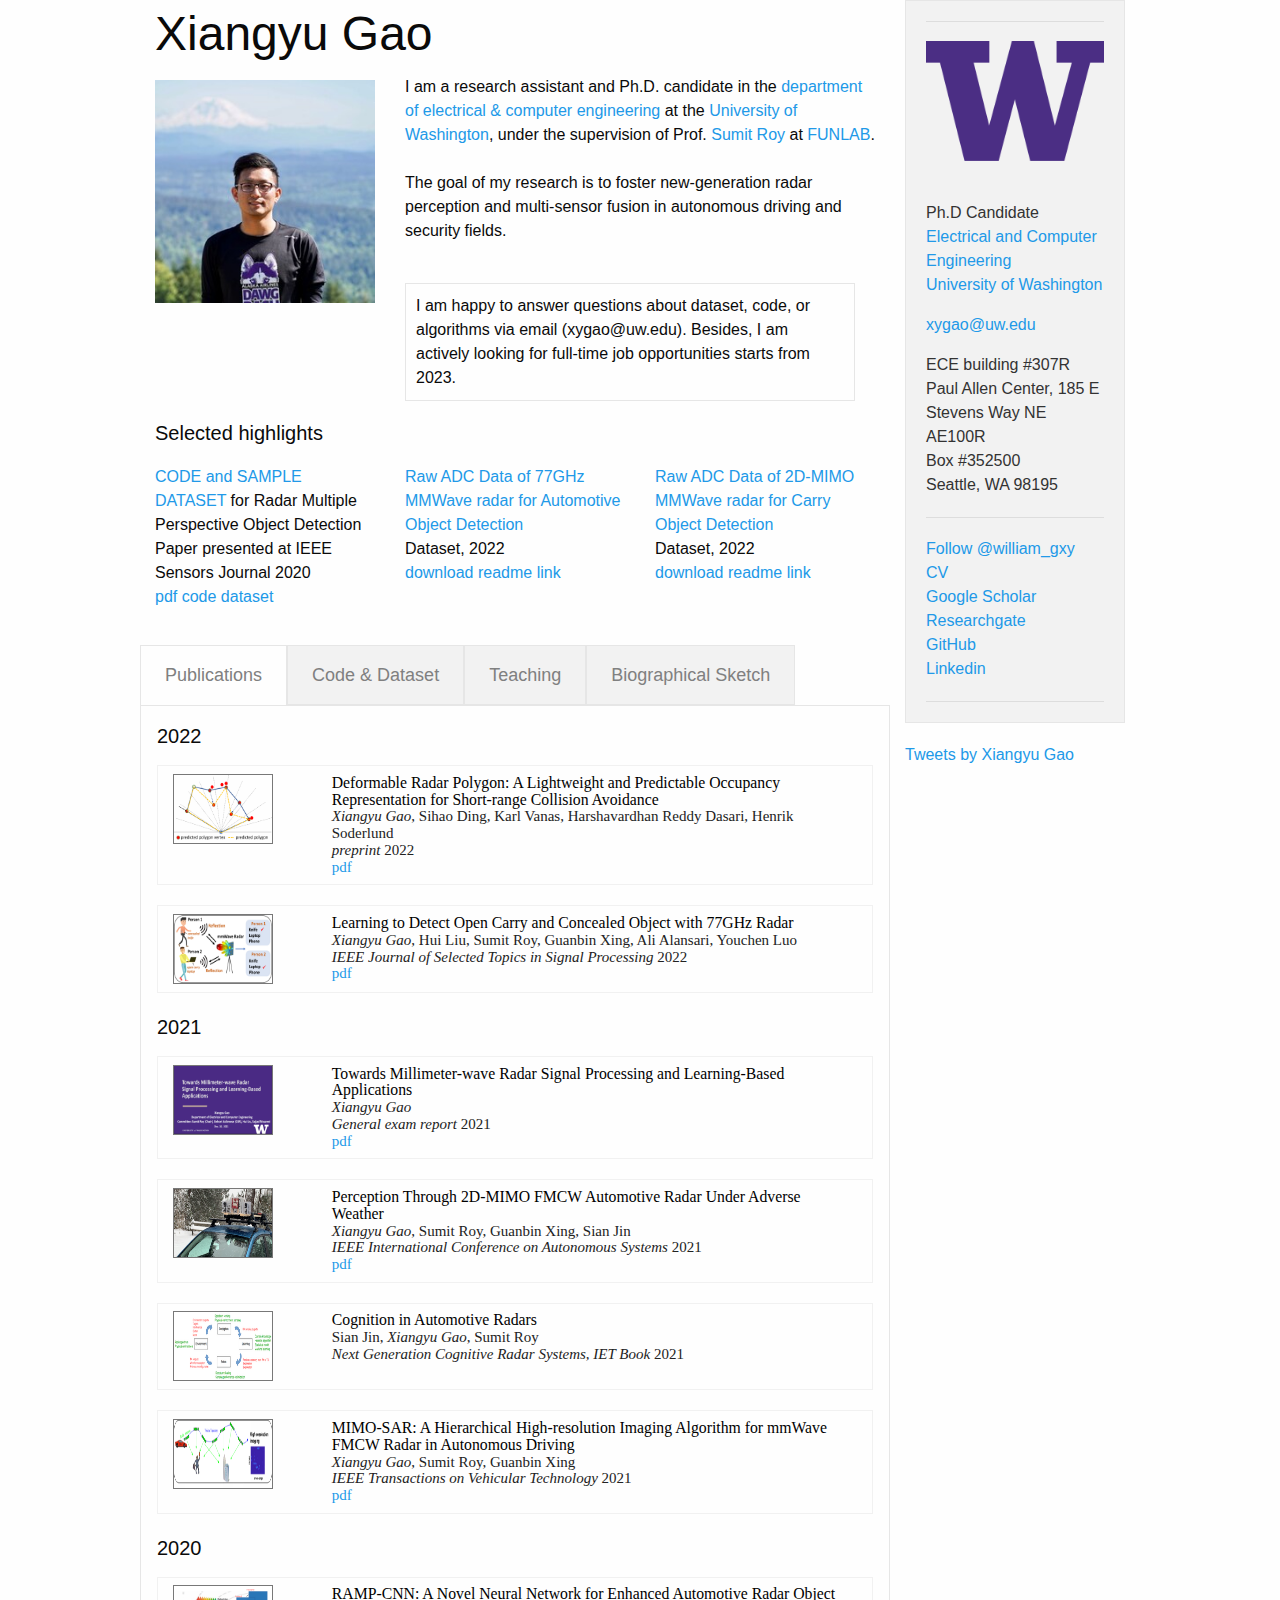
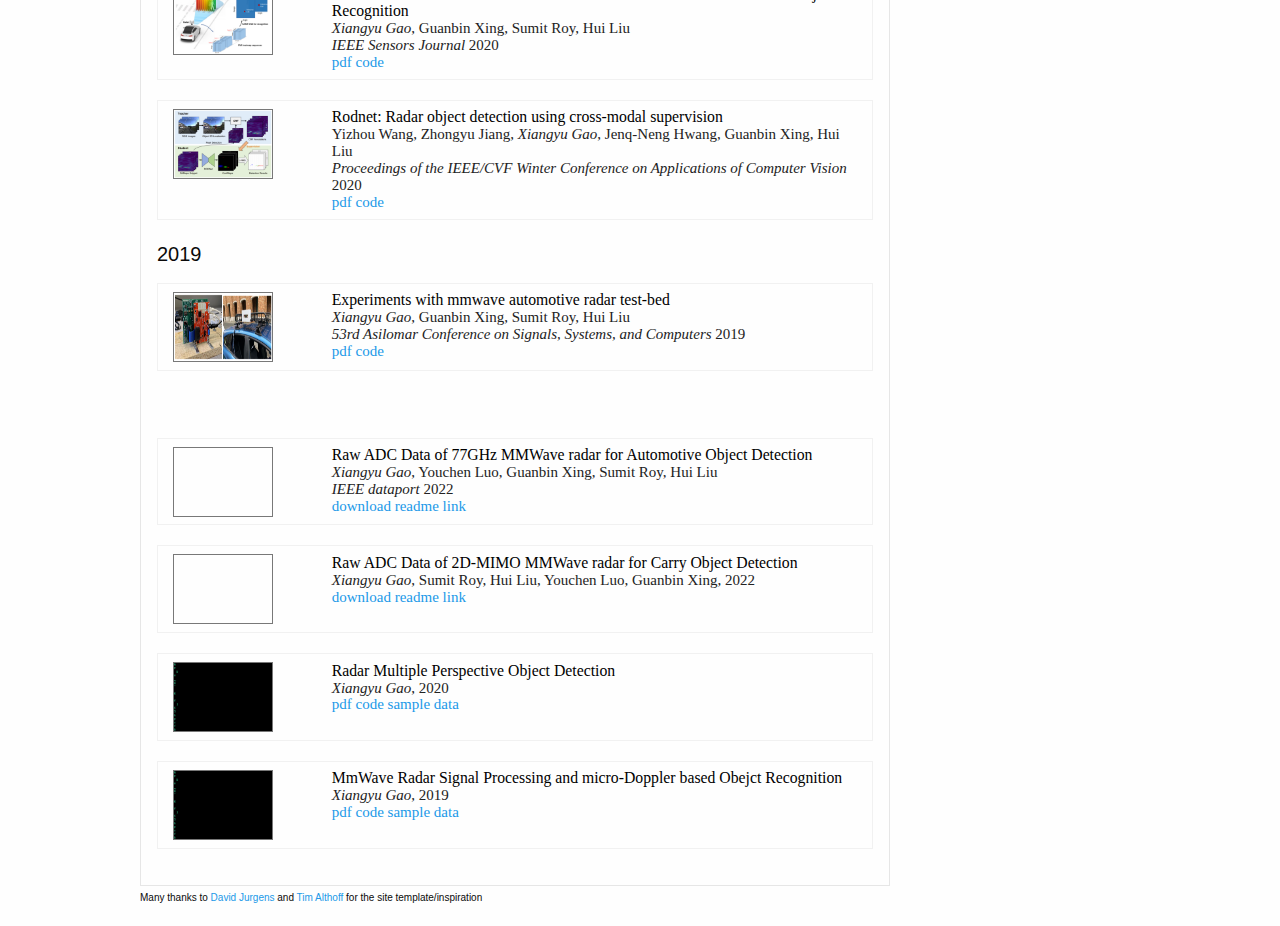
==== index.html @ 8e6bccf8 "Update index.html" ====
<!DOCTYPE html PUBLIC "-//W3C//DTD HTML 4.01 Transitional//EN" "http://www.w3.org/TR/html4/loose.dtd">

<!-- TODOS
- optimization for mobile / ipad. e.g. centered thing bottom / footer, text at top, panels, name bigger
-->

<html><head><meta http-equiv="Content-Type" content="text/html; charset=UTF-8">
    <meta http-equiv="x-ua-compatible" content="ie=edge">
    <meta name="viewport" content="width=device-width, initial-scale=1.0">
    <meta name="keywords" content="xiangyu gao, gao, xiangyu uw, gao uw, xiangyu ece, washington, gao uw, www, webconf, machine learning, well-being">
    <title>Xiangyu Gao - Ph.D. Candidate in Electrical and Computer Engineering at the University of Washington</title>
    <link rel="icon" type="image/png"  href="./style/favicon.ico">
    <link rel="stylesheet" href="./style/foundation.css">
    <link rel="stylesheet" href="./style/app.css">
    <link rel="stylesheet" href="https://use.fontawesome.com/releases/v5.8.1/css/all.css" integrity="sha384-50oBUHEmvpQ+1lW4y57PTFmhCaXp0ML5d60M1M7uH2+nqUivzIebhndOJK28anvf" crossorigin="anonymous">
    <!-- declaration for twitter button -->
    <script>window.twttr = (function(d, s, id) {
      var js, fjs = d.getElementsByTagName(s)[0],
        t = window.twttr || {};
      if (d.getElementById(id)) return t;
      js = d.createElement(s);
      js.id = id;
      js.src = "https://platform.twitter.com/widgets.js";
      fjs.parentNode.insertBefore(js, fjs);

      t._e = [];
      t.ready = function(f) {
        t._e.push(f);
      };

      return t;
    }(document, "script", "twitter-wjs"));</script>
  <meta class="foundation-mq"></head>
  <body data-whatinput="mouse">
    <div class="row">
      <div class="large-9 columns">
        <div class="row">
          <div class="large-9 columns">
            <h1 style="font-weight:200">Xiangyu Gao</h1>
          </div>
        </div>
        <div class="row">
          <div class="large-4 columns">
            <img src="./images/xiangyu_full_small.jpg" width="250px" alt="" style="margin-top: 5px; margin-bottom: 40px; width: 250px;">
          </div>
          <div class="large-8 columns">
            <p style="font-size:16px; font-weight:200; line-height: 24px; margin-top: 0px">
              I am a research assistant and Ph.D. candidate in the <a href="https://www.ece.uw.edu/" target="_new">department of electrical & computer engineering</a> at the <a href="https://www.washington.edu/" target="_new">University of Washington</a>, under the supervision of Prof. <a href="https://people.ece.uw.edu/roy/" target="_new">Sumit Roy</a> at <a href="https://depts.washington.edu/funlab/" target="_new">FUNLAB</a>.<br><br>
              
              The goal of my research is to foster new-generation radar perception and multi-sensor fusion in autonomous driving and security fields.<br><br>

              <!-- My research develops computational methods that leverage large-scale behavioral data to extract actionable insights about our lives, health and happiness through combining techniques from data science, social network analysis, and natural language processing.<br><br>

              I direct the <a href="http://bdata.uw.edu" target="_new">Behavioral Data Science Group</a> which works on research related to mental health, misinformation online, scientific reproducibility, and public health including informing the COVID-19 response.<br><br> -->

            </p>
            <p style="margin-left: 0px; margin-right: 20px; border: 1px solid #e6e6e6; padding: 10px;">
              I am happy to answer questions about dataset, code, or algorithms via email (xygao@uw.edu). Besides, I am actively looking for full-time job opportunities starts from 2023.
              <!-- We have a <a href="https://docs.google.com/document/d/1h44Gz1wOMx6QhHUWv9QFB3Jnrn-JzEMPHC0WZhPMEqU/edit#" target="_new">postdoc position</a> available. 
              <br><br>
              I am also looking for PhD students, especially in but not limited to deep learning, neural and graph representation learning, causal inference, data science and mobile health. If you're interested please apply to the <a target="_new" href="https://www.cs.washington.edu/academics/phd">UW Allen School</a>. <br>
              <span style="color:#e8e3d3; background-color: #4b2e83; font-weight:bold">Go Dawgs!</span> -->
            </p>
          </div>
        </div>


          <div class="row">
            <div class="large-12 columns"><p class="lead">Selected highlights</p></div>
          </div>

          <div class="row" style="margin-bottom: 20px;">

            <div class="small-4 columns">
              <div class="title"><a target="_new" href="https://github.com/Xiangyu-Gao/Radar_multiple_perspective_object_detection">CODE and SAMPLE DATASET</a> for Radar Multiple Perspective Object Detection</div>
              <div><p><i class="fas fa-star"></i> Paper presented at IEEE Sensors Journal 2020<br>
                <a target="_new" href="https://arxiv.org/pdf/2011.08981.pdf">pdf</a>
                <a target="_new" href="https://github.com/Xiangyu-Gao/Radar-multiple-perspective-object-detection">code</a>
                <a target="_new" href="https://drive.google.com/drive/folders/1TGW6BHi5EZsSCtTsJuwYIQVaIWjl8CLY?usp=sharing">dataset</a>
              </p></div>
            </div>

            <div class="small-4 columns">
              <div class="title"><a target="_new" href="https://ieee-dataport.org/documents/raw-adc-data-77ghz-mmwave-radar-automotive-object-detection">Raw ADC Data of 77GHz MMWave radar for Automotive Object Detection</a></div>
              <div><p><i class="fas fa-database"></i> Dataset, 2022<br>
              <a target="_new" href="https://drive.google.com/file/d/1QgjwdQpY96NAVGdvjjFrXLhb48o15EO_/view?usp=share_link">download</a>
                <a target="_new" href="https://github.com/Xiangyu-Gao/Raw_ADC_radar_dataset_for_automotive_object_detection">readme</a>
                <a target="_new" href="https://ieee-dataport.org/documents/raw-adc-data-77ghz-mmwave-radar-automotive-object-detection">link</a>
              </p></div>
            </div>

            <div class="small-4 columns">
              <div class="title"><a target="_new" href="https://ieee-dataport.org/documents/raw-adc-data-2d-mimo-mmwave-radar-carry-object-detection">Raw ADC Data of 2D-MIMO MMWave radar for Carry Object Detection</a></div>
              <div><p><i class="fas fa-database"></i> Dataset, 2022<br>
              <a target="_new" href="https://drive.google.com/file/d/1IcrY3Hm-o9fxUwlZ-j2rLgLuAn0XQSKl/view?usp=share_link">download</a>
                <a target="_new" href="https://github.com/Xiangyu-Gao/Raw_2D_MIMO_radar_dataset_for_carry_object_detection/blob/main/README.md">readme</a>
                <a target="_new" href="https://ieee-dataport.org/documents/raw-adc-data-2d-mimo-mmwave-radar-carry-object-detection">link</a>
              </p></div>
            </div>

           <!--  <div class="small-4 columns">
              <div class="title"><a target="_new" href="https://github.com/Xiangyu-Gao/mmWave-radar-signal-processing-and-microDoppler-classification">CODE and SAMPLE DATASET</a> for mmWave radar signal processing and micro-Doppler based obejct recognition</div>
              <div><p><i class="fas fa-star"></i> Paper presented at Asilomar Conference 2019<br>
                <a target="_new" href="https://arxiv.org/pdf/1912.12566.pdf">pdf</a>
                <a target="_new" href="https://github.com/Xiangyu-Gao/mmWave-radar-signal-processing-and-microDoppler-classification">code</a>
                <a target="_new" href="https://drive.google.com/drive/folders/1CC3nluGDral__geL6zIzCK2t5Jrhfwex?usp=sharing">dataset</a>
              </p></div>
            </div> -->

          </div>


          <div class="row tabs-section">
          <div class="row">
            <div class="large-12 columns">
              <ul class="tabs" data-tabs="12vbu4-tabs" id="example-tabs">
                <li class="tabs-title is-active" role="presentation"><a href="./#panel1" aria-selected="true" style="font-size:18px; color:grey" role="tab" aria-controls="panel1" id="panel1-label">Publications</a></li>
                <li class="tabs-title" role="presentation"><a href="./#panel2" style="font-size:18px; color:grey" role="tab" aria-controls="panel2" aria-selected="false" id="panel2-label">Code & Dataset</a></li>
                <li  class="tabs-title" role="presentation"><a href="./#panel3" style="font-size:18px; color:grey" role="tab" aria-controls="panel3" aria-selected="false" id="panel3-label">Teaching</a></li>
                <li class="tabs-title" role="presentation"><a href="./#panel4" style="font-size:18px; color:grey" role="tab" aria-controls="panel4" aria-selected="false" id="panel4-label">Biographical Sketch</a></li>
             <!--    <li class="tabs-title" role="presentation"><a href="./#panel5" style="font-size:18px; color:grey" role="tab" aria-controls="panel3" aria-selected="false" id="panel5-label">Prospective Students</a></li> -->
              </ul>
            </div>
            </div>
            <div class="tabs-content" data-tabs-content="example-tabs">
              <div class="tabs-panel is-active" id="panel1" role="tabpanel" aria-hidden="false" aria-labelledby="panel1-label">
                <div class="row">
                  <div class="large-12 columns">
                  

                    <h5>2022</h5>

                    <table class="table papers" style="margin-top: 15px;">
                      <tbody><tr>
                        <td width=100px>
                          <div class="large-1 columns">
                          <img class="paperimage" alt="" src="./images/pred_poly.png">
                        </div>
                        </td>
                        <td style="font-weight:370; font-family:Helvetica Neue; font-size:15px">
                          <div class="large-12 columns">
                            <a target="_new" href="#" class="papertitle">Deformable Radar Polygon: A Lightweight and Predictable Occupancy Representation for Short-range Collision Avoidance</a><br>
                            <i>Xiangyu Gao</i>, Sihao Ding, Karl Vanas, Harshavardhan Reddy Dasari, Henrik Soderlund<br>
                            <i>preprint</i> 2022<br>
                            <!--  <a target="_new" href="https://twitter.com/icwsm/status/1403053223859179526" target="_new"><b><i class="fas fa-trophy"></i> Best Paper Award </b> (Outstanding Analysis Paper)</a><br> -->
                          <a target="_new" href="https://arxiv.org/pdf/2203.01442.pdf">pdf</a>
                          <!-- <a target="_new" href="https://behavioral-data.github.io/news_labeling_reddit/">dataset</a> -->
                        </div>
                        </td>
                      </tr>
                    </tbody></table>

                     <table class="table papers" style="margin-top: 15px;">
                      <tbody><tr>
                        <td width=100px>
                          <div class="large-1 columns">
                          <img class="paperimage" alt="" src="./images/carry_obj_det.png">
                        </div>
                        </td>
                        <td style="font-weight:370; font-family:Helvetica Neue; font-size:15px">
                          <div class="large-12 columns">
                            <a target="_new" href="#" class="papertitle">Learning to Detect Open Carry and Concealed Object with 77GHz Radar</a><br>
                            <i>Xiangyu Gao</i>, Hui Liu, Sumit Roy, Guanbin Xing, Ali Alansari, Youchen Luo<br>
                            <i>IEEE Journal of Selected Topics in Signal Processing</i> 2022<br>
                            <!--  <a target="_new" href="https://twitter.com/icwsm/status/1403053223859179526" target="_new"><b><i class="fas fa-trophy"></i> Best Paper Award </b> (Outstanding Analysis Paper)</a><br> -->
                          <a target="_new" href="https://arxiv.org/pdf/2111.00551.pdf">pdf</a>
                          <!-- <a target="_new" href="https://behavioral-data.github.io/news_labeling_reddit/">dataset</a> -->
                        </div>
                        </td>
                      </tr>
                    </tbody></table> 

                    <h5>2021</h5>

                    <table class="table papers" style="margin-top: 15px;">
                      <tbody><tr>
                        <td width=100px>
                          <div class="large-1 columns">
                          <img class="paperimage" alt="" src="./images/cover_general.png">
                        </div>
                        </td>
                        <td style="font-weight:370; font-family:Helvetica Neue; font-size:15px">
                          <div class="large-12 columns">
                            <a target="_new" href="#" class="papertitle">Towards Millimeter-wave Radar Signal Processing and Learning-Based Applications</a><br>
                            <i>Xiangyu Gao</i><br>
                            <i>General exam report</i> 2021<br>
                            <!--  <a target="_new" href="https://twitter.com/icwsm/status/1403053223859179526" target="_new"><b><i class="fas fa-trophy"></i> Best Paper Award </b> (Outstanding Analysis Paper)</a><br> -->
                          <a target="_new" href="https://www.researchgate.net/publication/356959137_Towards_Millimeter-wave_Radar_Signal_Processing_and_Learning-Based_Applications">pdf</a>
                          <!-- <a target="_new" href="https://behavioral-data.github.io/news_labeling_reddit/">dataset</a> -->
                        </div>
                        </td>
                      </tr>
                    </tbody></table>

                    <table class="table papers" style="margin-top: 15px;">
                      <tbody><tr>
                        <td width=100px>
                          <div class="large-1 columns">
                          <img class="paperimage" alt="" src="./images/mount_platform.png">
                        </div>
                        </td>
                        <td style="font-weight:370; font-family:Helvetica Neue; font-size:15px">
                          <div class="large-12 columns">
                            <a target="_new" href="#" class="papertitle">Perception Through 2D-MIMO FMCW Automotive Radar Under Adverse Weather</a><br>
                            <i>Xiangyu Gao</i>, Sumit Roy, Guanbin Xing, Sian Jin<br>
                            <i>IEEE International Conference on Autonomous Systems</i> 2021<br>
                            <!--  <a target="_new" href="https://twitter.com/icwsm/status/1403053223859179526" target="_new"><b><i class="fas fa-trophy"></i> Best Paper Award </b> (Outstanding Analysis Paper)</a><br> -->
                          <a target="_new" href="https://arxiv.org/pdf/2104.01639.pdf">pdf</a>
                          <!-- <a target="_new" href="https://behavioral-data.github.io/news_labeling_reddit/">dataset</a> -->
                        </div>
                        </td>
                      </tr>
                    </tbody></table>

                    <table class="table papers" style="margin-top: 15px;">
                      <tbody><tr>
                        <td width=100px>
                          <div class="large-1 columns">
                          <img class="paperimage" alt="" src="./images/PAC.png">
                        </div>
                        </td>
                        <td style="font-weight:370; font-family:Helvetica Neue; font-size:15px">
                          <div class="large-12 columns">
                            <a target="_new" href="#" class="papertitle">Cognition in Automotive Radars</a><br>
                            Sian Jin, <i>Xiangyu Gao</i>, Sumit Roy<br>
                            <i>Next Generation Cognitive Radar Systems, IET Book</i> 2021<br>
                            <!--  <a target="_new" href="https://twitter.com/icwsm/status/1403053223859179526" target="_new"><b><i class="fas fa-trophy"></i> Best Paper Award </b> (Outstanding Analysis Paper)</a><br> -->
                          <!-- <a target="_new" href="https://arxiv.org/pdf/2104.01639.pdf">pdf</a> -->
                          <!-- <a target="_new" href="https://behavioral-data.github.io/news_labeling_reddit/">dataset</a> -->
                        </div>
                        </td>
                      </tr>
                    </tbody></table>

                    <table class="table papers" style="margin-top: 15px;">
                      <tbody><tr>
                        <td width=100px>
                          <div class="large-1 columns">
                          <img class="paperimage" alt="" src="./images/mimo_sar.png">
                        </div>
                        </td>
                        <td style="font-weight:370; font-family:Helvetica Neue; font-size:15px">
                          <div class="large-12 columns">
                            <a target="_new" href="#" class="papertitle">MIMO-SAR: A Hierarchical High-resolution Imaging Algorithm for mmWave FMCW Radar in Autonomous Driving</a><br>
                            <i>Xiangyu Gao</i>, Sumit Roy, Guanbin Xing<br>
                            <i>IEEE Transactions on Vehicular Technology</i> 2021<br>
                            <!--  <a target="_new" href="https://twitter.com/icwsm/status/1403053223859179526" target="_new"><b><i class="fas fa-trophy"></i> Best Paper Award </b> (Outstanding Analysis Paper)</a><br> -->
                          <a target="_new" href="http://128.84.21.203/pdf/2101.09293">pdf</a>
                          <!-- <a target="_new" href="https://behavioral-data.github.io/news_labeling_reddit/">dataset</a> -->
                        </div>
                        </td>
                      </tr>
                    </tbody></table>


                    <h5>2020</h5>

                    <table class="table papers" style="margin-top: 15px;">
                      <tbody><tr>
                        <td width=100px>
                          <div class="large-1 columns">
                          <img class="paperimage" alt="" src="./images/rampcnn.png">
                        </div>
                        </td>
                        <td style="font-weight:370; font-family:Helvetica Neue; font-size:15px">
                          <div class="large-12 columns">
                            <a target="_new" href="#" class="papertitle">RAMP-CNN: A Novel Neural Network for Enhanced Automotive Radar Object Recognition</a><br>
                            <i>Xiangyu Gao</i>, Guanbin Xing, Sumit Roy, Hui Liu<br>
                            <i>IEEE Sensors Journal</i> 2020<br>
                          <a target="_new" href="https://arxiv.org/pdf/2011.08981.pdf">pdf</a>
                          <a target="_new" href="https://github.com/Xiangyu-Gao/Radar-multiple-perspective-object-detection">code</a>
                        </div>
                        </td>
                      </tr>
                    </tbody></table>


                    <table class="table papers" style="margin-top: 15px;">
                      <tbody><tr>
                        <td width=100px>
                          <div class="large-1 columns">
                          <img class="paperimage" alt="" src="./images/ra_cross.png">
                        </div>
                        </td>
                        <td style="font-weight:370; font-family:Helvetica Neue; font-size:15px">
                          <div class="large-12 columns">
                            <a target="_new" href="#" class="papertitle">Rodnet: Radar object detection using cross-modal supervision</a><br>
                            Yizhou Wang, Zhongyu Jiang, <i>Xiangyu Gao</i>, Jenq-Neng Hwang, Guanbin Xing, Hui Liu<br>
                            <i>Proceedings of the IEEE/CVF Winter Conference on Applications of Computer Vision</i> 2020<br>
                          <a target="_new" href="https://openaccess.thecvf.com/content/WACV2021/papers/Wang_RODNet_Radar_Object_Detection_Using_Cross-Modal_Supervision_WACV_2021_paper.pdf">pdf</a>
                          <a target="_new" href="https://github.com/yizhou-wang/RODNet">code</a>
                        </div>
                        </td>
                      </tr>
                    </tbody></table>

                    <h5>2019</h5>

                    <table class="table papers" style="margin-top: 15px;">
                      <tbody><tr>
                        <td width=100px>
                          <div class="large-1 columns">
                          <img class="paperimage" alt="" src="./images/testbed.png">
                        </div>
                        </td>
                        <td style="font-weight:370; font-family:Helvetica Neue; font-size:15px">
                          <div class="large-12 columns">
                            <a target="_new" href="#" class="papertitle">Experiments with mmwave automotive radar test-bed</a><br>
                            <i>Xiangyu Gao</i>, Guanbin Xing, Sumit Roy, Hui Liu<br>
                            <i>53rd Asilomar Conference on Signals, Systems, and Computers</i> 2019<br>
                          <a target="_new" href="https://arxiv.org/pdf/1912.12566.pdf">pdf</a>
                          <a target="_new" href="https://github.com/Xiangyu-Gao/mmWave-radar-signal-processing-and-microDoppler-classification">code</a>
                        </div>
                        </td>
                      </tr>
                    </tbody></table>


                  </div>
              </div>
              </div>
            </div>
            <!-- END OF PUBLICATIONS -->

          <!-- START Code and Dataset -->
          <div class="tabs-content" data-tabs-content="example-tabs">
              <div class="tabs-panel is-active" id="panel2" role="tabpanel" aria-hidden="false" aria-labelledby="panel2-label">
                <div class="row">
                  <div class="large-12 columns">
                  
                    <table class="table papers" style="margin-top: 15px;">
                      <tbody><tr>
                        <td width=100px>
                          <div class="large-1 columns">
                          <img class="paperimage" alt="" src="./images/data.jpg">
                        </div>
                        </td>
                        <td style="font-weight:370; font-family:Helvetica Neue; font-size:15px">
                          <div class="large-12 columns">
                            <a target="_new" href="#" class="papertitle">Raw ADC Data of 77GHz MMWave radar for Automotive Object Detection</a><br>
                            <i>Xiangyu Gao</i>, Youchen Luo, Guanbin Xing, Sumit Roy, Hui Liu<br>
                            <i>IEEE dataport</i> 2022<br>
                          <a target="_new" href="https://drive.google.com/file/d/1QgjwdQpY96NAVGdvjjFrXLhb48o15EO_/view?usp=share_link">download</a>
                          <a target="_new" href="https://github.com/Xiangyu-Gao/Raw_ADC_radar_dataset_for_automotive_object_detection">readme</a>
                          <a target="_new" href="https://ieee-dataport.org/documents/raw-adc-data-77ghz-mmwave-radar-automotive-object-detection">link</a>
                        </div>
                        </td>
                      </tr>
                    </tbody></table>

                      <table class="table papers" style="margin-top: 15px;">
                      <tbody><tr>
                        <td width=100px>
                          <div class="large-1 columns">
                          <img class="paperimage" alt="" src="./images/data.jpg">
                        </div>
                        </td>
                        <td style="font-weight:370; font-family:Helvetica Neue; font-size:15px">
                          <div class="large-12 columns">
                            <a target="_new" href="#" class="papertitle">Raw ADC Data of 2D-MIMO MMWave radar for Carry Object Detection</a><br>
                            <i>Xiangyu Gao</i>, Sumit Roy, Hui Liu, Youchen Luo, Guanbin Xing,</i> 2022<br>
                          <a target="_new" href="https://drive.google.com/file/d/1IcrY3Hm-o9fxUwlZ-j2rLgLuAn0XQSKl/view?usp=share_link">download</a>
                          <a target="_new" href="https://github.com/Xiangyu-Gao/Raw_2D_MIMO_radar_dataset_for_carry_object_detection/blob/main/README.md">readme</a>
                          <a target="_new" href="https://ieee-dataport.org/documents/raw-adc-data-2d-mimo-mmwave-radar-carry-object-detection">link</a>
                        </div>
                        </td>
                      </tr>
                    </tbody></table>

                    <table class="table papers" style="margin-top: 15px;">
                      <tbody><tr>
                        <td width=100px>
                          <div class="large-1 columns">
                          <img class="paperimage" alt="" src="./images/code.gif">
                        </div>
                        </td>
                        <td style="font-weight:370; font-family:Helvetica Neue; font-size:15px">
                          <div class="large-12 columns">
                            <a target="_new" href="#" class="papertitle">Radar Multiple Perspective Object Detection</a><br>
                            <i>Xiangyu Gao</i>,</i> 2020<br>
                          <a target="_new" href="https://arxiv.org/pdf/2011.08981.pdf">pdf</a>
                          <a target="_new" href="https://github.com/Xiangyu-Gao/Radar-multiple-perspective-object-detection">code</a>
                          <a target="_new" href="https://drive.google.com/drive/folders/1TGW6BHi5EZsSCtTsJuwYIQVaIWjl8CLY?usp=sharing">sample data</a>
                        </div>
                        </td>
                      </tr>
                    </tbody></table>

                     <table class="table papers" style="margin-top: 15px;">
                      <tbody><tr>
                        <td width=100px>
                          <div class="large-1 columns">
                          <img class="paperimage" alt="" src="./images/code.gif">
                        </div>
                        </td>
                        <td style="font-weight:370; font-family:Helvetica Neue; font-size:15px">
                          <div class="large-12 columns">
                            <a target="_new" href="#" class="papertitle">MmWave Radar Signal Processing and micro-Doppler based Obejct Recognition</a><br>
                            <i>Xiangyu Gao</i>,</i> 2019<br>
                          <a target="_new" href="https://arxiv.org/pdf/1912.12566.pdf">pdf</a>
                          <a target="_new" href="https://github.com/Xiangyu-Gao/mmWave-radar-signal-processing-and-microDoppler-classification">code</a>
                          <a target="_new" href="https://drive.google.com/drive/folders/1CC3nluGDral__geL6zIzCK2t5Jrhfwex?usp=sharing">sample data</a>
                        </div>
                        </td>
                      </tr>
                    </tbody></table>


                  </div>
              </div>
              </div>
            </div>
            <!-- END OF Code and Dataset -->

            <!-- START TEACHING -->
          <div class="tabs-content" data-tabs-content="example-tabs">
           <div class="tabs-panel" id="panel3" role="tabpanel" aria-hidden="true" aria-labelledby="panel3-label">
            <div class="row">
              <div class="large-12 columns">
                <h5><a target="_new" href="https://sites.google.com/view/ee505uwfall2022/home/">UW ECE 505: Probability and Stochastic Processes (Fall 2022)</a></h5>
               <!--  <h5><a target="_new" href="https://courses.cs.washington.edu/courses/cse547/">UW CSE 547: Machine Learning for Big Data (Spring 2020/2021)</a></h5>
                <h5><a target="_new" href="https://courses.cs.washington.edu/courses/cse481ds/">UW CSE 481DS: Data Science Capstone (Fall 2020/2021)</a></h5>
                <h5><a target="_new" href="https://courses.cs.washington.edu/courses/cse547/">UW CSE 547: Machine Learning for Big Data (Spring 2019/2020)</a></h5>
                <h5><a target="_new" href="http://bit.ly/bigandsmalldata">UW CSE 599H: Big and Small Data in Health (Fall 2019/2020)</a></h5>
                <h5><a target="_new" href="https://courses.cs.washington.edu/courses/cse547/">UW CSE 547: Machine Learning for Big Data (Spring 2018/2019)</a></h5>
                <h5><a target="_new" href="http://bit.ly/wellbeingdatascience">UW CSE 599H: Data Science for Human Well-being (Winter 2018/2019)</a></h5> -->
          </div>       
          </div>       
          </div>       
          </div>  

        <!-- END TEACHING -->

        <!-- START BIO -->
          <div class="tabs-content" data-tabs-content="example-tabs">
           <div class="tabs-panel" id="panel4" role="tabpanel" aria-hidden="true" aria-labelledby="panel4-label">
            <div class="row">
              <div class="large-12 columns">
                <p>
                  Xiangyu Gao is a research assistant and Ph.D. candidate in the <a href="https://www.ece.uw.edu/" target="_new">department of electrical & computer engineering</a> at the <a href="https://www.washington.edu/" target="_new">University of Washington</a>, under the supervision of Prof. <a href="https://people.ece.uw.edu/roy/" target="_new">Sumit Roy</a> at <a href="https://depts.washington.edu/funlab/" target="_new">FUNLAB</a>. His research advances next-generation radar perception and multi-sensor fusion methods through statistical signal processing and deep learning.
                </p>
                <p>
                  Xiangyu received a B.S. degree in communication engineering from <a href="https://en.xidian.edu.cn/" target="_new">Xidian University</a>, Xi’an, China, in 2018, and an M.S. degree in <a href="https://www.ece.uw.edu/" target="_new">electrical and computer engineering</a> from the <a href="https://www.washington.edu/" target="_new">University of Washington</a>, Seattle, WA, USA, in 2020. He is now also pursuing a M.S. degree in <a href="https://amath.washington.edu/" target="_new">Applied Mathematics</a> at the University of Washington. 
                </p>
               
          </div>       
          </div>       
          </div>       
          </div>  
          <!-- END BIO -->


<!-- START PANEL 5 PROSPECTIVE STUDENTS -->
        <!--   <div class="tabs-content" data-tabs-content="example-tabs">
           <div class="tabs-panel" id="panel5" role="tabpanel" aria-hidden="true" aria-labelledby="panel5-label">
            <div class="row">
              <div class="large-12 columns">
                <p>Dear prospective PhD students, every year I look for a small number of PhD students to recruit into our group and this is also true in 2020/2021. I am especially looking for students with a background and/or interest in deep learning, causal inference, data science and mobile health. If you're interested please apply to the <a target="_new" href="https://www.cs.washington.edu/academics/phd">UW Allen School</a>.</p>

                <p>Due to the immense volume, I will likely not be able to respond to all e-mails. If you do sent me an e-mail, please clearly describe your interests, goals, prior research experience and how these may fit well into our research group. You can also ask your advisor to reach out to me to recommend you for any positions. </p>
          </div>       
          </div>       
          </div>       
          </div>   -->

<!-- END PANEL 5 PROSPECTIVE STUDENTS -->

          </div>

      </div>
      <div class="large-3 columns">
        <div class="panel">
          <hr>
          <!-- <p>
            <a target="_new" href="http://bdata.uw.edu"><img style="width: 100%; display: block; margin-left: auto; margin-right: auto" alt="Behavioral Data Science Group Logo" src="./images/bdata.png"></a></br>
          </p> -->
          <p>
          <a target="_new" href="http://washington.edu/"><img style="height: 120px; display: block; margin-left: auto; margin-right: auto" alt="Paul G. Allen School of Computer Science & Engineering at the University of Washington" src="./images/W-Logo_Purple_Hex.png"></a></br>
          </p>
          <p>
            Ph.D Candidate<br>
            <a target="_new" href="https://www.ece.uw.edu/">Electrical and Computer Engineering</a><br><!--  and  -->
            <!-- <a target="_new" href="https://ischool.uw.edu/">iSchool (Adjunct)</a><br> -->
            <a target="_new" href="http://washington.edu/">University of Washington</a><br>
          </p>
          <p>
          <p>
            <script language="JavaScript">
              var username = "xygao";
              var hostname = "uw.edu";
              var linktext = username + "@" + hostname ;
              document.write("<a class=\"colorLink\"  target=\"_new\" href='" + "mail" + "to:" + username + "@" + hostname + "'>" + linktext + "</a></br>");
            </script>
          </p>
          <p>
            ECE building #307R<br>
            Paul Allen Center, 185 E Stevens Way NE AE100R<br>
            Box #352500<br>
            Seattle, WA 98195<br>
          </p>
          <hr>          
          <p>
            <a href="https://twitter.com/william_gxy?ref_src=twsrc%5Etfw" class="twitter-follow-button" data-size="large" data-show-count="false">Follow @william_gxy</a><script async src="https://platform.twitter.com/widgets.js" charset="utf-8"></script><br>
            <a target="_new" href="https://www.dropbox.com/s/xfbo9b6pfrv33bg/resume_xygao.pdf?dl=0">CV</a><br>
            <a target="_new" href="https://scholar.google.com/citations?user=DGkeyCUAAAAJ&hl=en">Google Scholar</a><br>
            <a target="_new" href="https://www.researchgate.net/profile/Xiangyu-Gao-9">Researchgate</a><br>
            <a target="_new" href="https://github.com/Xiangyu-Gao">GitHub</a><br>
            <a target="_new" href="https://www.linkedin.com/in/xiangyu-gao-629827170/">Linkedin</a>
          </p>
          <hr>
        </div>
      </div> 
      <div class="large-3 columns">
      <div class="wpb_column vc_column_container vc_col-sm-4"><div class="vc_column-inner "><div class="wpb_wrapper">
        <div class="wpb_text_column wpb_content_element " >
          <div class="wpb_wrapper">
            <div class="twitter-timeline-profile"><a class="twitter-timeline" data-lang="en" data-tweet-limit="5" href="https://twitter.com/william_gxy?ref_src=twsrc%5Etfw">Tweets by Xiangyu Gao</a></div>
          </div>
        </div>
      </div></div></div>
      </div>

      </div>

 <!--      </div>

      </div> -->

    <div class="row">
      <p style="font-size:10px">Many thanks to <a target="_new" href="http://jurgens.people.si.umich.edu/">David Jurgens</a> and <a target="_new" href="http://www.timalthoff.com/">Tim Althoff</a> for the site template/inspiration</p>
    </div>

    <script src="./js/jquery.js"></script>
    <script src="./js/what-input.js"></script>
    <script src="./js/foundation.min.js"></script>
    <script src="./js/app.js"></script>

    <script type="text/javascript">
      var _gaq = _gaq || [];
      _gaq.push(['_setAccount', 'UA-36384947-1']);
      _gaq.push(['_trackPageview']);

      (function() {
        var ga = document.createElement('script'); ga.type = 'text/javascript'; ga.async = true;
        ga.src = ('https:' == document.location.protocol ? 'https://ssl' : 'http://www') + '.google-analytics.com/ga.js';
        var s = document.getElementsByTagName('script')[0]; s.parentNode.insertBefore(ga, s);
      })();
    </script>

</body></html>
---- style/app.css ----
.paperimage {
    border: 1px solid #787878;
    min-width: 100px;
    max-width: 100px;
    min-height: 70px;
    max-height: 100px;
    margin-right: 20px;
}

a:hover, a:focus {
  text-decoration: underline;
}


hr {
  border: solid #dddddd;
  border-width: 1px 0 0;
  clear: both;
  margin: 1.25em 0 1.1875em;
  height: 0;
}

.papertitle {
  color:black;
  font-weight:500;
  font-size:105%;
}
.side-nav {
  position: fixed;
}

.row {
  max-width:1000px;
}

.papers td {
    vertical-align: top;
    padding-left: 0px;
    margin-bottom: -10px;
}

.papers table {
    margin-bottom: -10px;
}

.panel {
  /*background: #fefefe;*/
  border-color: #e6e6e6;
}

p {
    font-size:16px;
    font-weight:300;
    line-height: 24px;
    font-family:Helvetica;
}

.tabs {
  border: none;
  border-bottom: solid 1px #e6e6e6;
}

.tabs-content {
  border: solid 1px #e6e6e6;
  border-top: none;
  border-bottom: none;
}

.tabs-section {
  border-bottom: solid 1px #e6e6e6;
}

.tabs-title {
    border: solid 1px #e6e6e6;
    height: 60px; }
    .tabs-title > a {
      display: block;
      padding: 1.25rem 1.5rem;
      line-height: 1;
      font-size: 0.75rem;
      background: #f2f2f2;
      text-decoration: none;
    }
    .tabs-title > a:focus, .tabs-title > a[aria-selected='true']{
      background: #fefefe;
      border-bottom: solid 1px #fefefe;
    }


td {
    font-weight:300;
}



table {
background: white;
  margin-bottom: 1.25em;
  border: solid 1px #dddddd; }
  table thead,
  table tfoot {
    background: whitesmoke;
    font-weight: bold; }
    table thead tr th,
    table thead tr td,
    table tfoot tr th,
    table tfoot tr td {
      padding: 0.5em 0.625em 0.625em;
      font-size: 0.875em;
      color: #222222;
      text-align: left; }
  table tr th,
  table tr td {
    padding: 0.5625em 0.625em;
    font-size: 0.875em;
    color: #222222; }
  table tr.even, table tr.alt, table tr:nth-of-type(even) {
    background: #f9f9f9; }
  table thead tr th,
  table tfoot tr th,
  table tbody tr td,
  table tr td,
  table tfoot tr td {
    display: table-cell;
    line-height: 1.125em; }

/* Image Thumbnails */
.th {
  line-height: 0;
  display: inline-block;
  border: solid 4px white;
  -webkit-box-shadow: 0 0 0 1px rgba(0, 0, 0, 0.2);
  box-shadow: 0 0 0 1px rgba(0, 0, 0, 0.2);
  -webkit-transition: all 200ms ease-out;
  -moz-transition: all 200ms ease-out;
  transition: all 200ms ease-out; }
  .th:hover, .th:focus {
    -webkit-box-shadow: 0 0 6px 1px rgba(43, 166, 203, 0.5);
    box-shadow: 0 0 6px 1px rgba(43, 166, 203, 0.5); }
  .th.radius {
    -webkit-border-radius: 3px;
    border-radius: 3px; }

a.th {
  display: inline-block;
  max-width: 100%; }
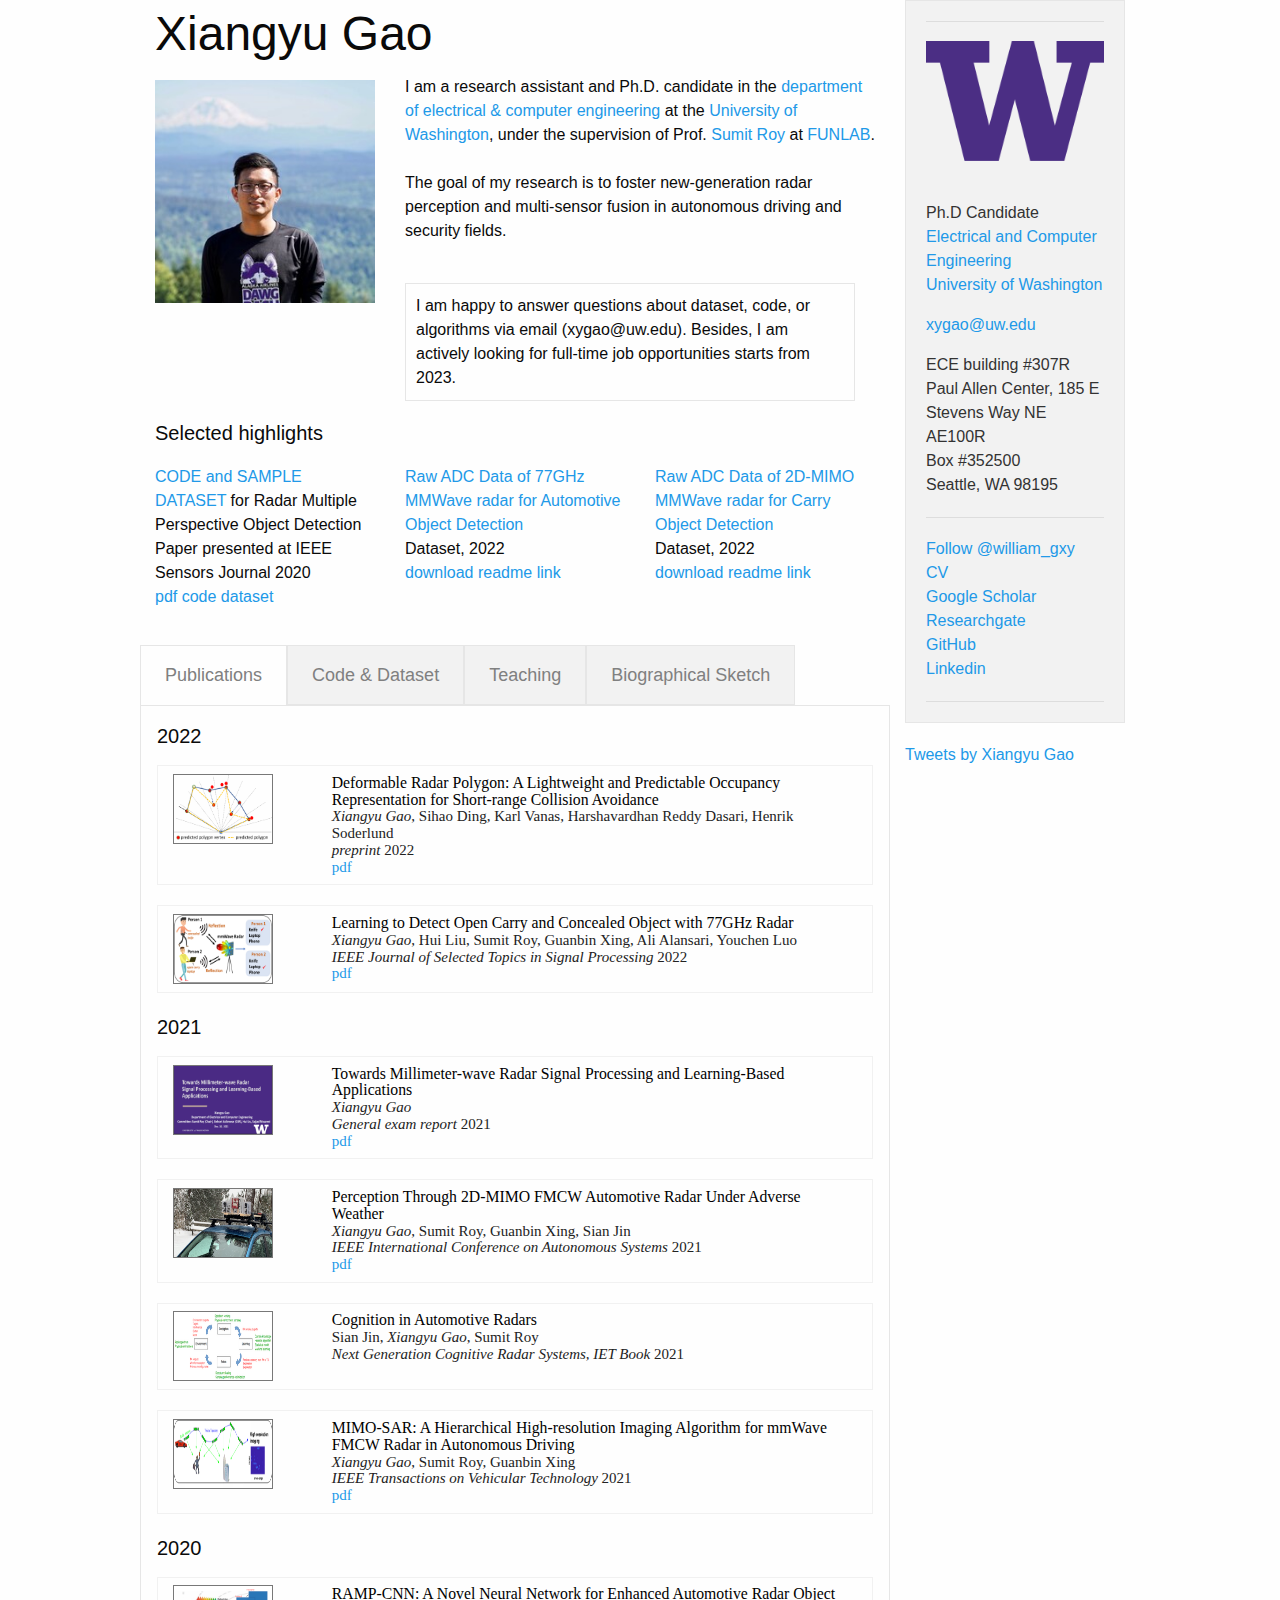
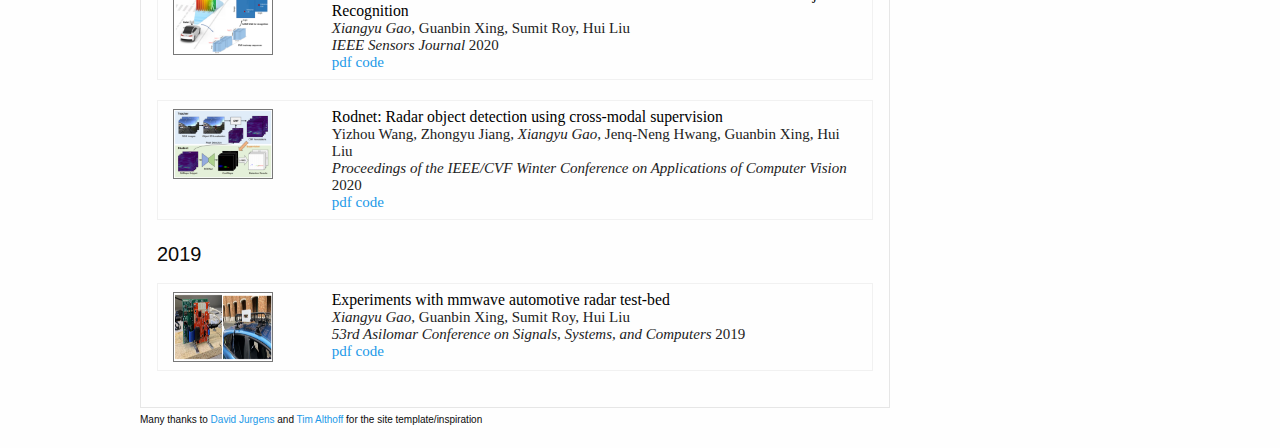
==== commit 645a71c0: "Update index.html" ====
--- a/index.html
+++ b/index.html
@@ -324,7 +324,7 @@
 
           <!-- START Code and Dataset -->
           <div class="tabs-content" data-tabs-content="example-tabs">
-              <div class="tabs-panel is-active" id="panel2" role="tabpanel" aria-hidden="false" aria-labelledby="panel2-label">
+              <div class="tabs-panel" id="panel2" role="tabpanel" aria-hidden="false" aria-labelledby="panel2-label">
                 <div class="row">
                   <div class="large-12 columns">
                   
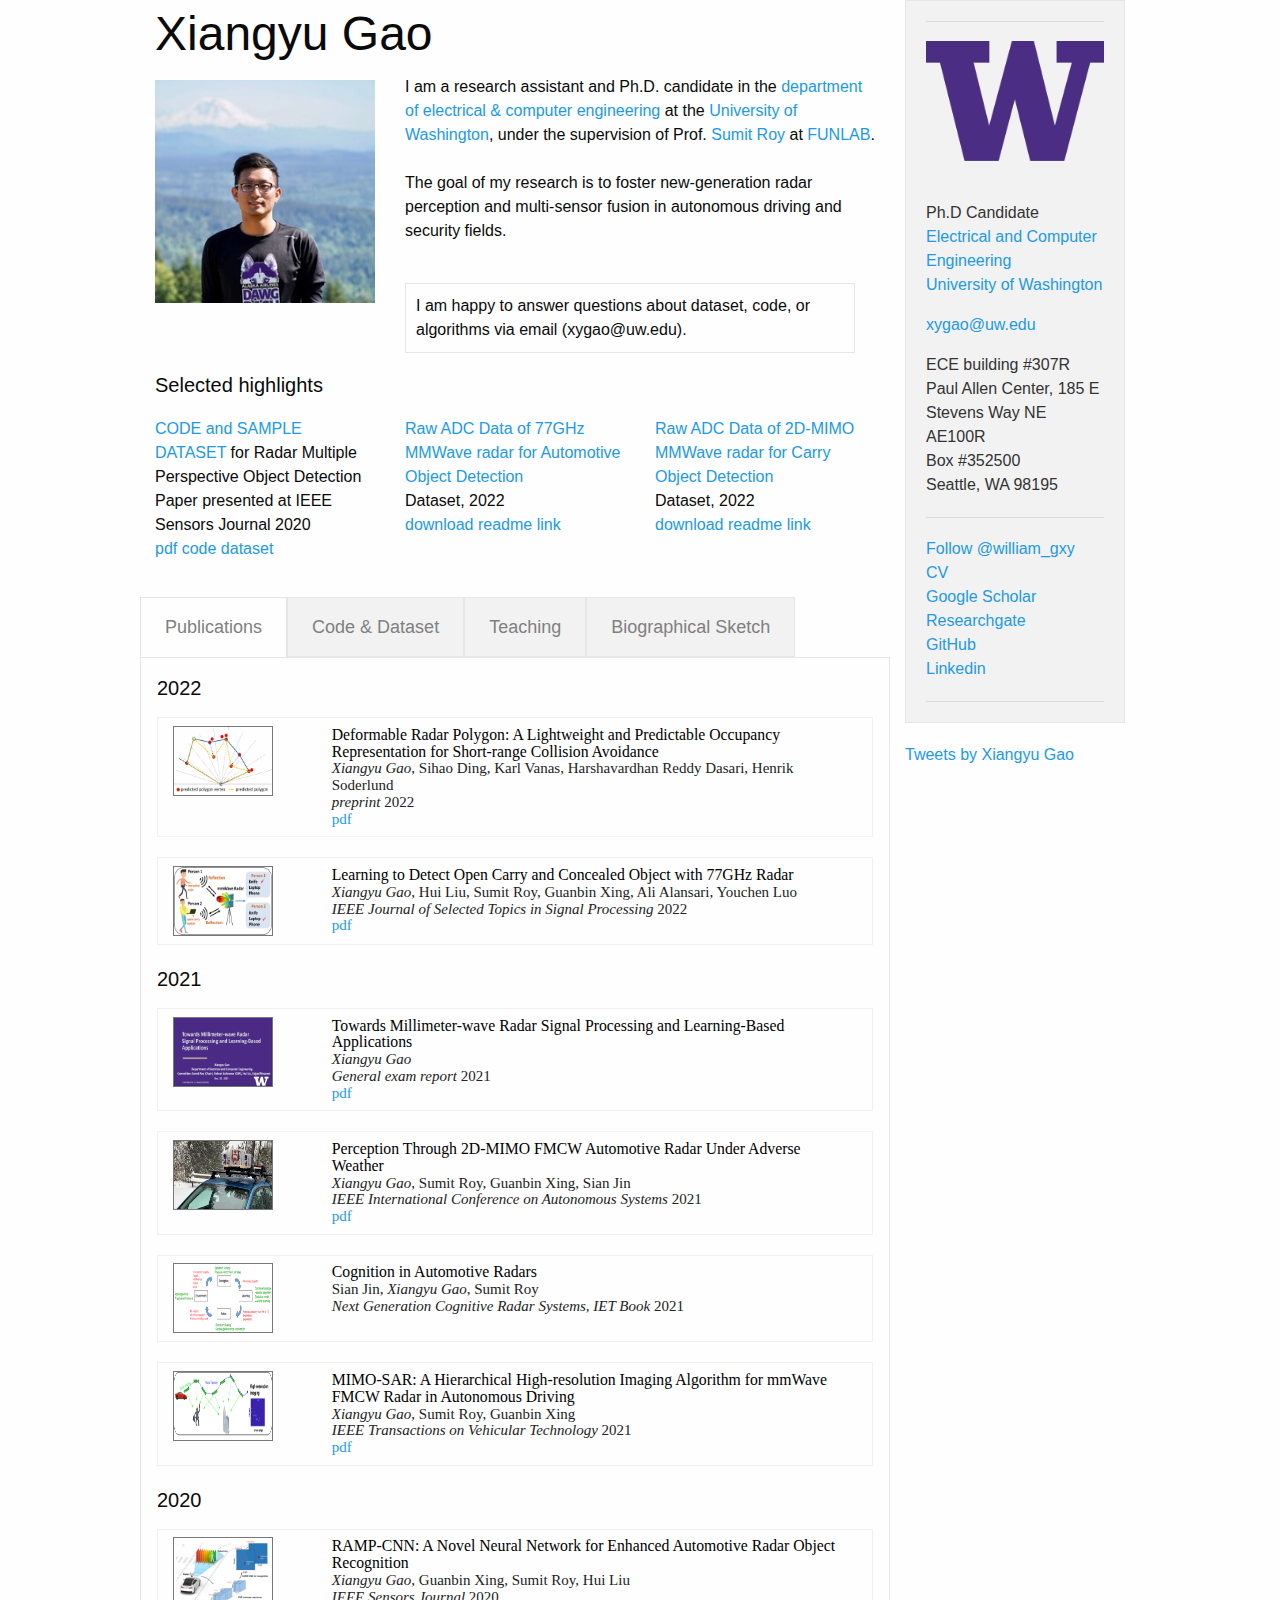
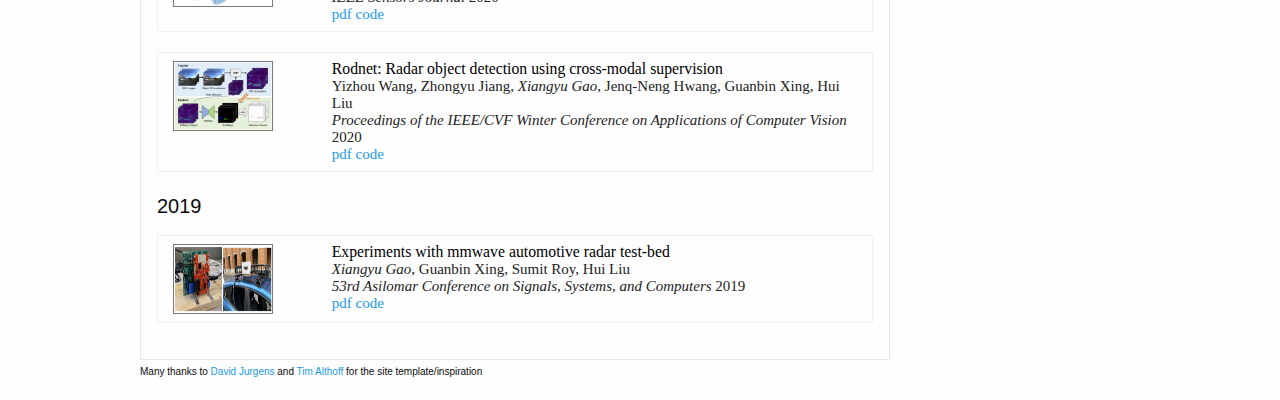
==== commit 31cacb70: "Update index.html" ====
--- a/index.html
+++ b/index.html
@@ -55,7 +55,7 @@
 
             </p>
             <p style="margin-left: 0px; margin-right: 20px; border: 1px solid #e6e6e6; padding: 10px;">
-              I am happy to answer questions about dataset, code, or algorithms via email (xygao@uw.edu). Besides, I am actively looking for full-time job opportunities starts from 2023.
+              I am happy to answer questions about dataset, code, or algorithms via email (xygao@uw.edu). <!-- Besides, I am actively looking for full-time job opportunities starts from 2023. -->
               <!-- We have a <a href="https://docs.google.com/document/d/1h44Gz1wOMx6QhHUWv9QFB3Jnrn-JzEMPHC0WZhPMEqU/edit#" target="_new">postdoc position</a> available. 
               <br><br>
               I am also looking for PhD students, especially in but not limited to deep learning, neural and graph representation learning, causal inference, data science and mobile health. If you're interested please apply to the <a target="_new" href="https://www.cs.washington.edu/academics/phd">UW Allen School</a>. <br>
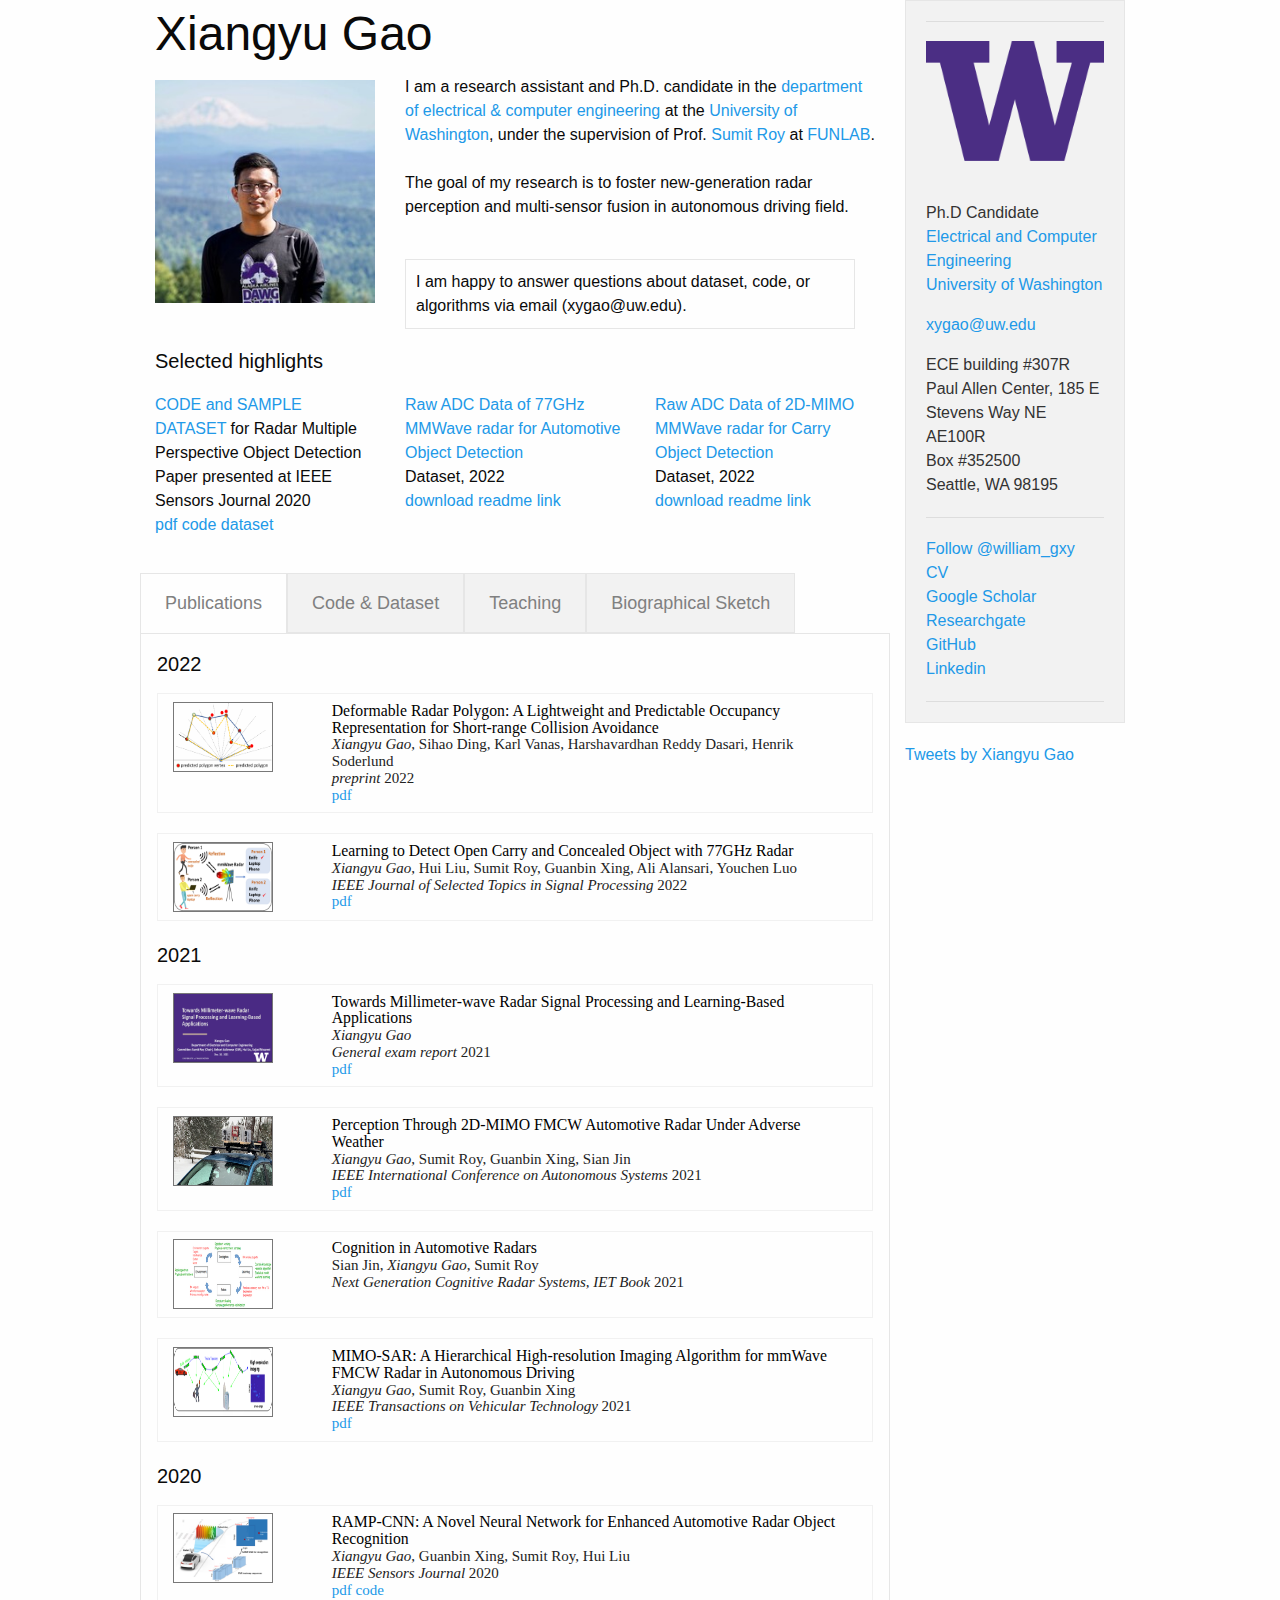
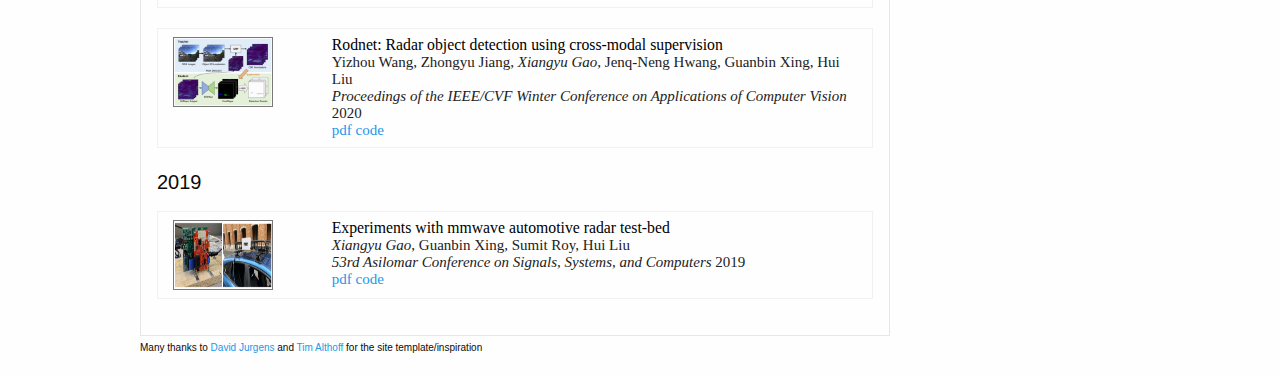
==== commit 0e3e9b32: "Update index.html" ====
--- a/index.html
+++ b/index.html
@@ -47,7 +47,7 @@
             <p style="font-size:16px; font-weight:200; line-height: 24px; margin-top: 0px">
               I am a research assistant and Ph.D. candidate in the <a href="https://www.ece.uw.edu/" target="_new">department of electrical & computer engineering</a> at the <a href="https://www.washington.edu/" target="_new">University of Washington</a>, under the supervision of Prof. <a href="https://people.ece.uw.edu/roy/" target="_new">Sumit Roy</a> at <a href="https://depts.washington.edu/funlab/" target="_new">FUNLAB</a>.<br><br>
               
-              The goal of my research is to foster new-generation radar perception and multi-sensor fusion in autonomous driving and security fields.<br><br>
+              The goal of my research is to foster new-generation radar perception and multi-sensor fusion in autonomous driving field.<br><br>
 
               <!-- My research develops computational methods that leverage large-scale behavioral data to extract actionable insights about our lives, health and happiness through combining techniques from data science, social network analysis, and natural language processing.<br><br>
 
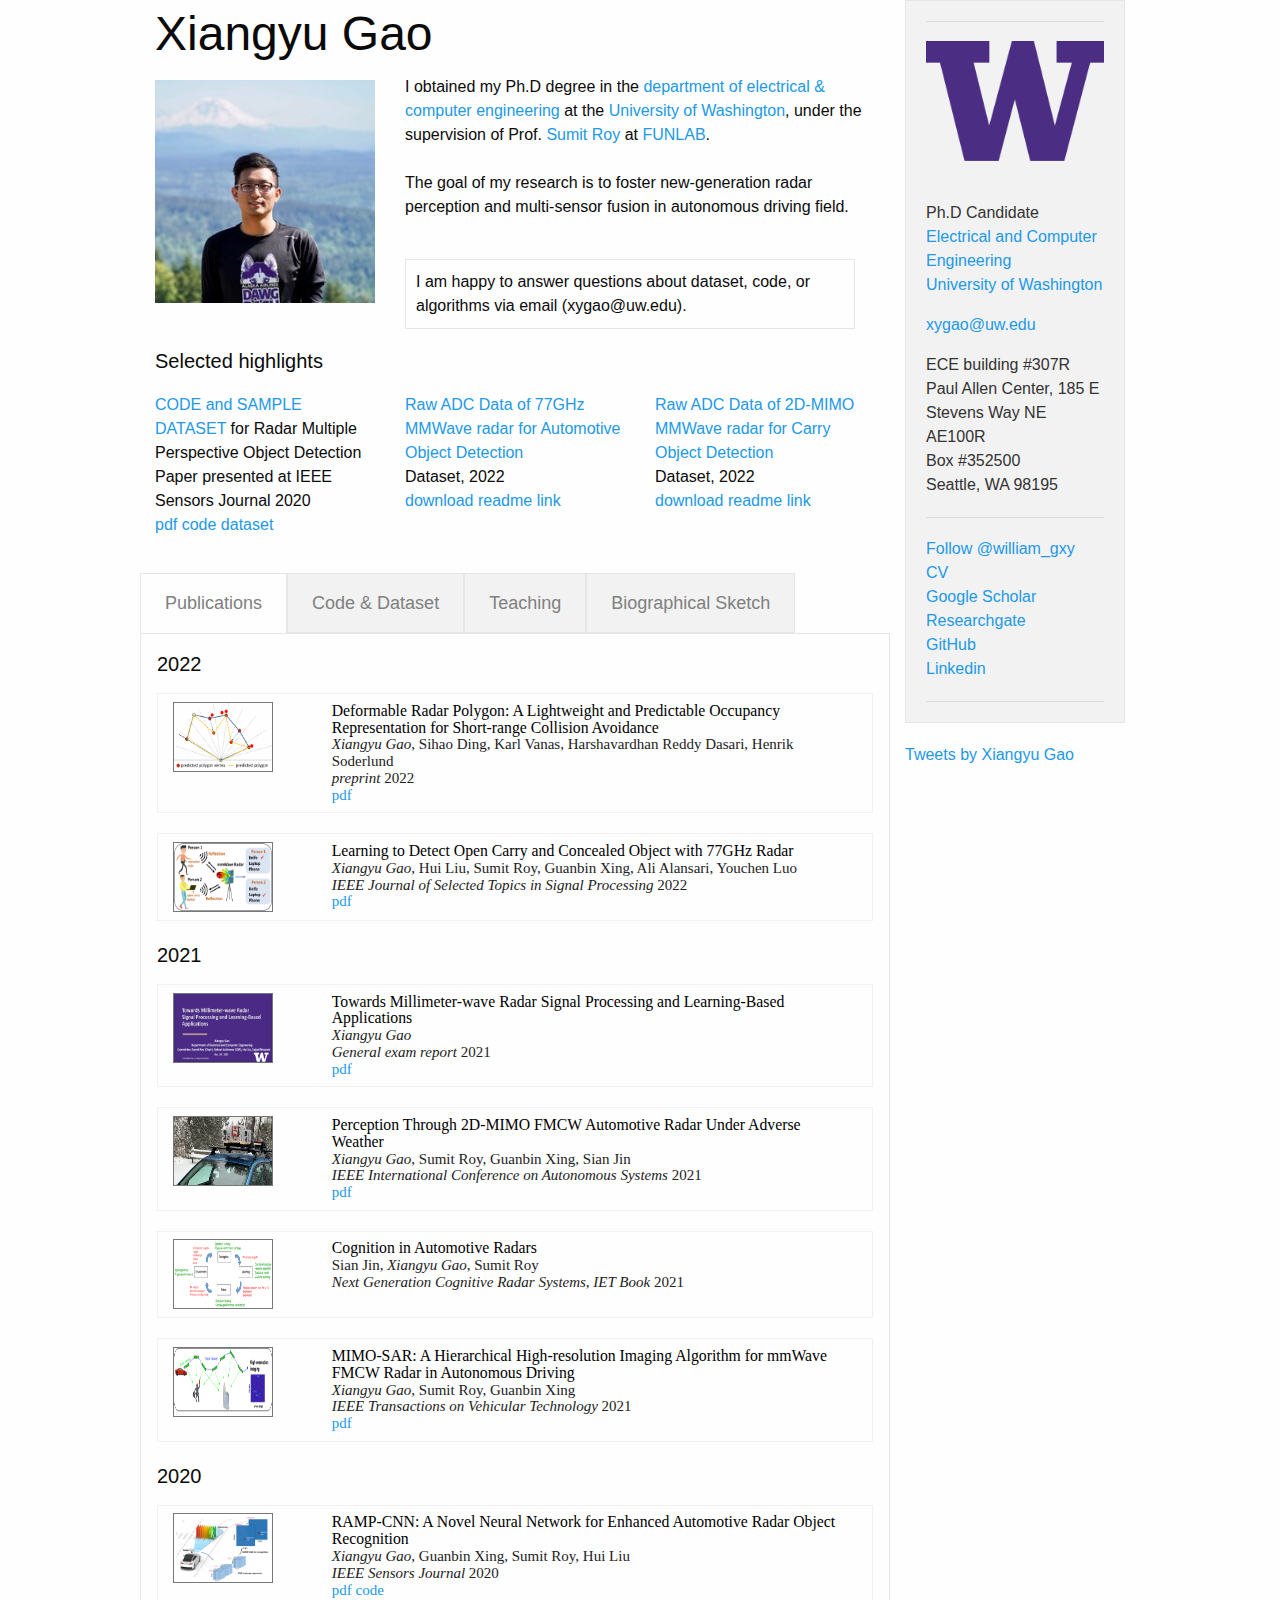
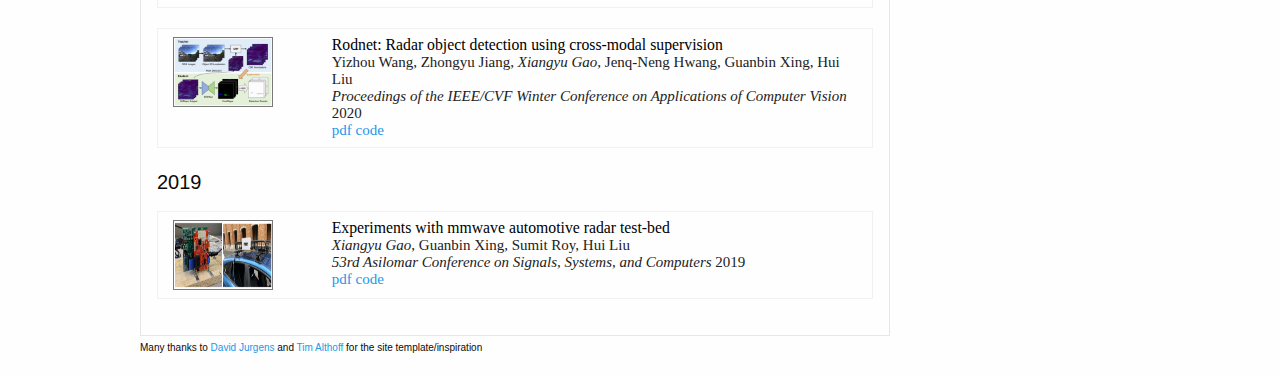
==== commit 0d05b788: "update google scholar" ====
--- a/index.html
+++ b/index.html
@@ -45,7 +45,7 @@
           </div>
           <div class="large-8 columns">
             <p style="font-size:16px; font-weight:200; line-height: 24px; margin-top: 0px">
-              I am a research assistant and Ph.D. candidate in the <a href="https://www.ece.uw.edu/" target="_new">department of electrical & computer engineering</a> at the <a href="https://www.washington.edu/" target="_new">University of Washington</a>, under the supervision of Prof. <a href="https://people.ece.uw.edu/roy/" target="_new">Sumit Roy</a> at <a href="https://depts.washington.edu/funlab/" target="_new">FUNLAB</a>.<br><br>
+              I obtained my Ph.D degree in the <a href="https://www.ece.uw.edu/" target="_new">department of electrical & computer engineering</a> at the <a href="https://www.washington.edu/" target="_new">University of Washington</a>, under the supervision of Prof. <a href="https://people.ece.uw.edu/roy/" target="_new">Sumit Roy</a> at <a href="https://depts.washington.edu/funlab/" target="_new">FUNLAB</a>.<br><br>
               
               The goal of my research is to foster new-generation radar perception and multi-sensor fusion in autonomous driving field.<br><br>
 
@@ -502,7 +502,7 @@
           <p>
             <a href="https://twitter.com/william_gxy?ref_src=twsrc%5Etfw" class="twitter-follow-button" data-size="large" data-show-count="false">Follow @william_gxy</a><script async src="https://platform.twitter.com/widgets.js" charset="utf-8"></script><br>
             <a target="_new" href="https://www.dropbox.com/s/xfbo9b6pfrv33bg/resume_xygao.pdf?dl=0">CV</a><br>
-            <a target="_new" href="https://scholar.google.com/citations?user=DGkeyCUAAAAJ&hl=en">Google Scholar</a><br>
+            <a target="_new" href="https://scholar.google.com/citations?user=jSCbB-AAAAAJ&hl=en">Google Scholar</a><br>
             <a target="_new" href="https://www.researchgate.net/profile/Xiangyu-Gao-9">Researchgate</a><br>
             <a target="_new" href="https://github.com/Xiangyu-Gao">GitHub</a><br>
             <a target="_new" href="https://www.linkedin.com/in/xiangyu-gao-629827170/">Linkedin</a>
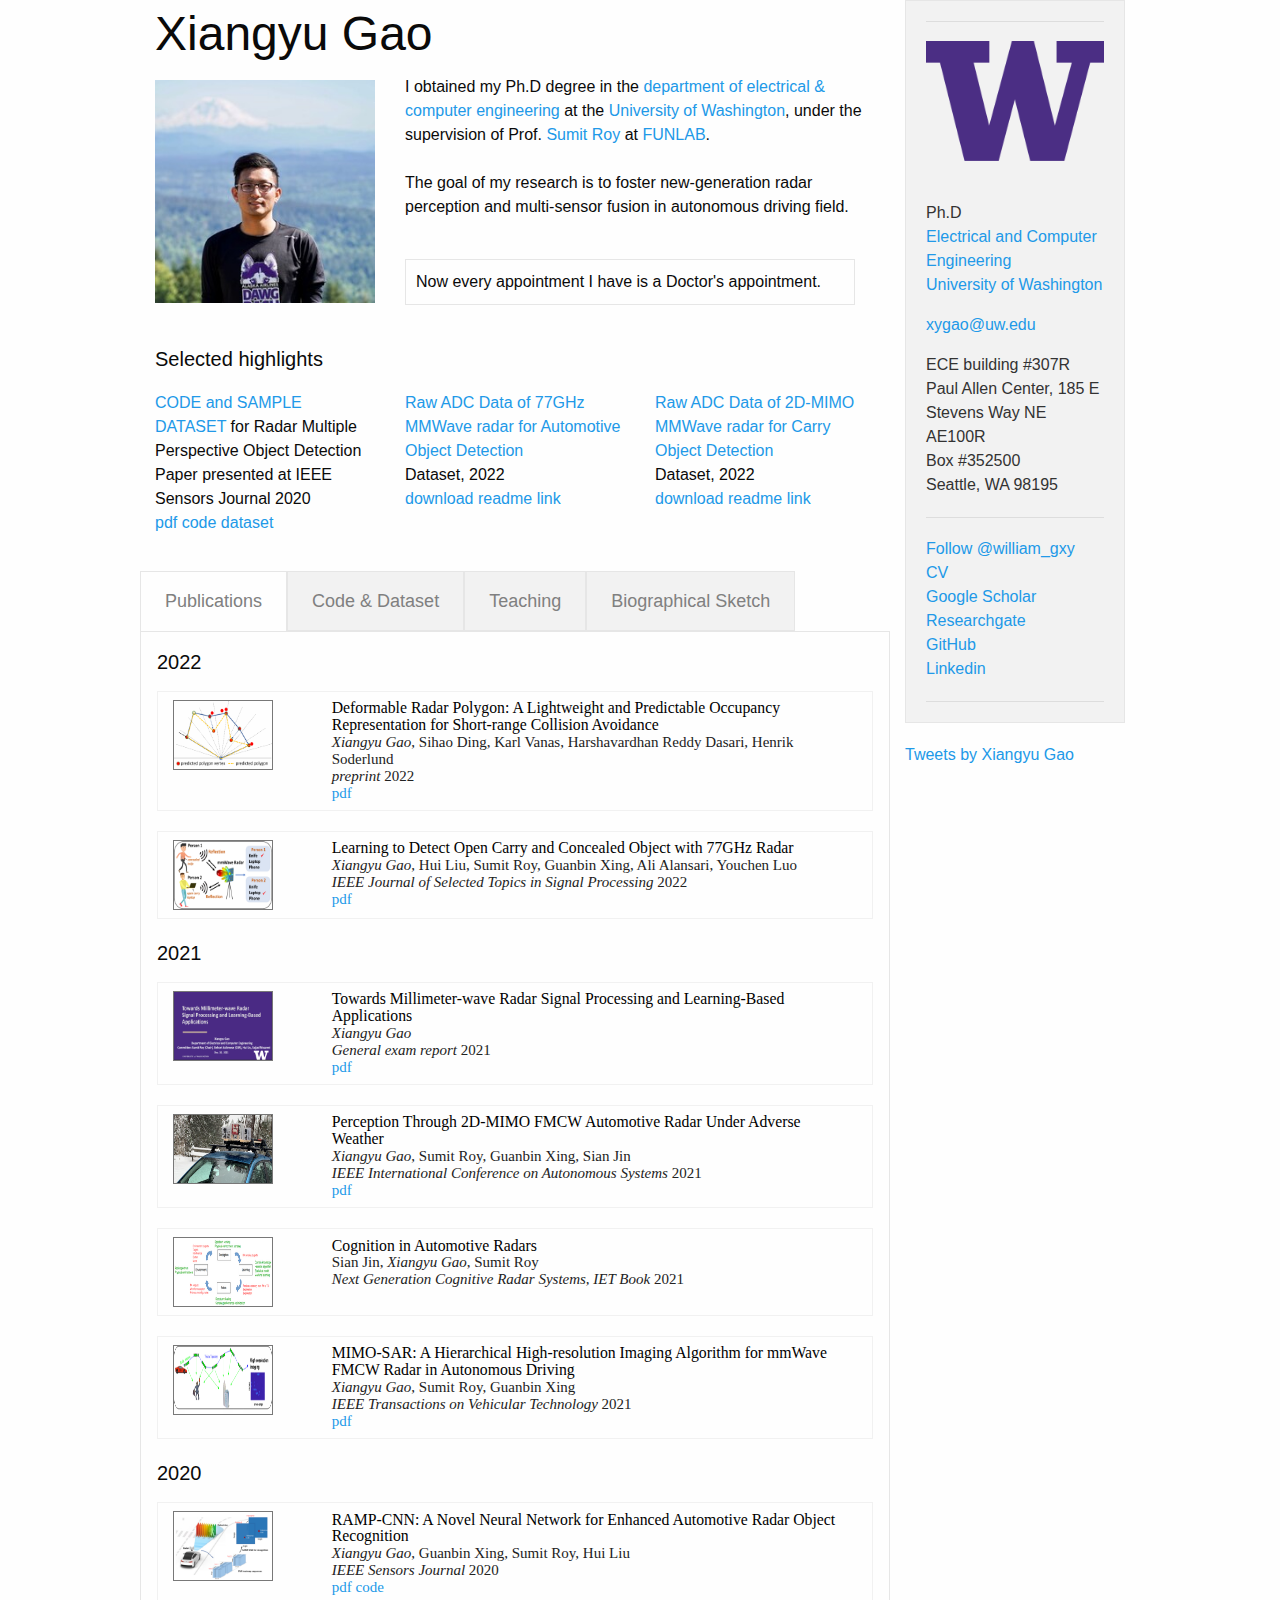
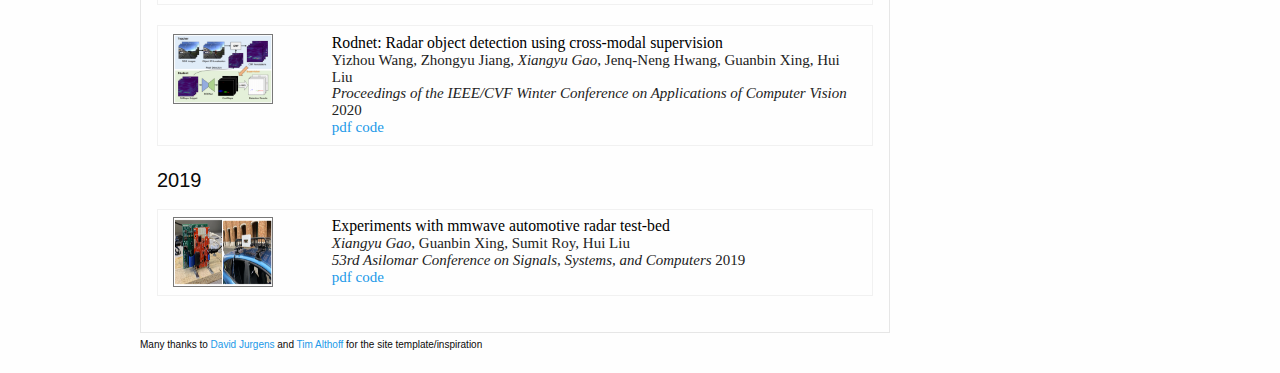
==== commit 13e31b07: "Update index.html" ====
--- a/index.html
+++ b/index.html
@@ -8,7 +8,7 @@
     <meta http-equiv="x-ua-compatible" content="ie=edge">
     <meta name="viewport" content="width=device-width, initial-scale=1.0">
     <meta name="keywords" content="xiangyu gao, gao, xiangyu uw, gao uw, xiangyu ece, washington, gao uw, www, webconf, machine learning, well-being">
-    <title>Xiangyu Gao - Ph.D. Candidate in Electrical and Computer Engineering at the University of Washington</title>
+    <title>Xiangyu Gao - Ph.D. in Electrical and Computer Engineering at the University of Washington</title>
     <link rel="icon" type="image/png"  href="./style/favicon.ico">
     <link rel="stylesheet" href="./style/foundation.css">
     <link rel="stylesheet" href="./style/app.css">
@@ -55,7 +55,7 @@
 
             </p>
             <p style="margin-left: 0px; margin-right: 20px; border: 1px solid #e6e6e6; padding: 10px;">
-              I am happy to answer questions about dataset, code, or algorithms via email (xygao@uw.edu). <!-- Besides, I am actively looking for full-time job opportunities starts from 2023. -->
+              Now every appointment I have is a Doctor's appointment. <!-- Besides, I am actively looking for full-time job opportunities starts from 2023. -->
               <!-- We have a <a href="https://docs.google.com/document/d/1h44Gz1wOMx6QhHUWv9QFB3Jnrn-JzEMPHC0WZhPMEqU/edit#" target="_new">postdoc position</a> available. 
               <br><br>
               I am also looking for PhD students, especially in but not limited to deep learning, neural and graph representation learning, causal inference, data science and mobile health. If you're interested please apply to the <a target="_new" href="https://www.cs.washington.edu/academics/phd">UW Allen School</a>. <br>
@@ -437,10 +437,10 @@
             <div class="row">
               <div class="large-12 columns">
                 <p>
-                  Xiangyu Gao is a research assistant and Ph.D. candidate in the <a href="https://www.ece.uw.edu/" target="_new">department of electrical & computer engineering</a> at the <a href="https://www.washington.edu/" target="_new">University of Washington</a>, under the supervision of Prof. <a href="https://people.ece.uw.edu/roy/" target="_new">Sumit Roy</a> at <a href="https://depts.washington.edu/funlab/" target="_new">FUNLAB</a>. His research advances next-generation radar perception and multi-sensor fusion methods through statistical signal processing and deep learning.
+                  Xiangyu Gao is a machine learning engineer at <a href="https://motional.com/" target="_new">Motional</a> and he obtained his Ph.D. in the <a href="https://www.ece.uw.edu/" target="_new">department of electrical & computer engineering</a> at the <a href="https://www.washington.edu/" target="_new">University of Washington</a> on August 2023, under the supervision of Prof. <a href="https://people.ece.uw.edu/roy/" target="_new">Sumit Roy</a> at <a href="https://depts.washington.edu/funlab/" target="_new">FUNLAB</a>. His research advances next-generation radar perception and multi-sensor fusion methods through statistical signal processing and deep learning.
                 </p>
                 <p>
-                  Xiangyu received a B.S. degree in communication engineering from <a href="https://en.xidian.edu.cn/" target="_new">Xidian University</a>, Xi’an, China, in 2018, and an M.S. degree in <a href="https://www.ece.uw.edu/" target="_new">electrical and computer engineering</a> from the <a href="https://www.washington.edu/" target="_new">University of Washington</a>, Seattle, WA, USA, in 2020. He is now also pursuing a M.S. degree in <a href="https://amath.washington.edu/" target="_new">Applied Mathematics</a> at the University of Washington. 
+                  Xiangyu received a B.S. degree in communication engineering from <a href="https://en.xidian.edu.cn/" target="_new">Xidian University</a>, Xi’an, China, in 2018, and an M.S. degree in <a href="https://www.ece.uw.edu/" target="_new">electrical and computer engineering</a> from the <a href="https://www.washington.edu/" target="_new">University of Washington</a>, Seattle, WA, USA, in 2020. He also obtained a M.S. degree in <a href="https://amath.washington.edu/" target="_new">Applied Mathematics</a> at the University of Washington, in 2023. 
                 </p>
                
           </div>       
@@ -478,7 +478,7 @@
           <a target="_new" href="http://washington.edu/"><img style="height: 120px; display: block; margin-left: auto; margin-right: auto" alt="Paul G. Allen School of Computer Science & Engineering at the University of Washington" src="./images/W-Logo_Purple_Hex.png"></a></br>
           </p>
           <p>
-            Ph.D Candidate<br>
+            Ph.D <br>
             <a target="_new" href="https://www.ece.uw.edu/">Electrical and Computer Engineering</a><br><!--  and  -->
             <!-- <a target="_new" href="https://ischool.uw.edu/">iSchool (Adjunct)</a><br> -->
             <a target="_new" href="http://washington.edu/">University of Washington</a><br>
